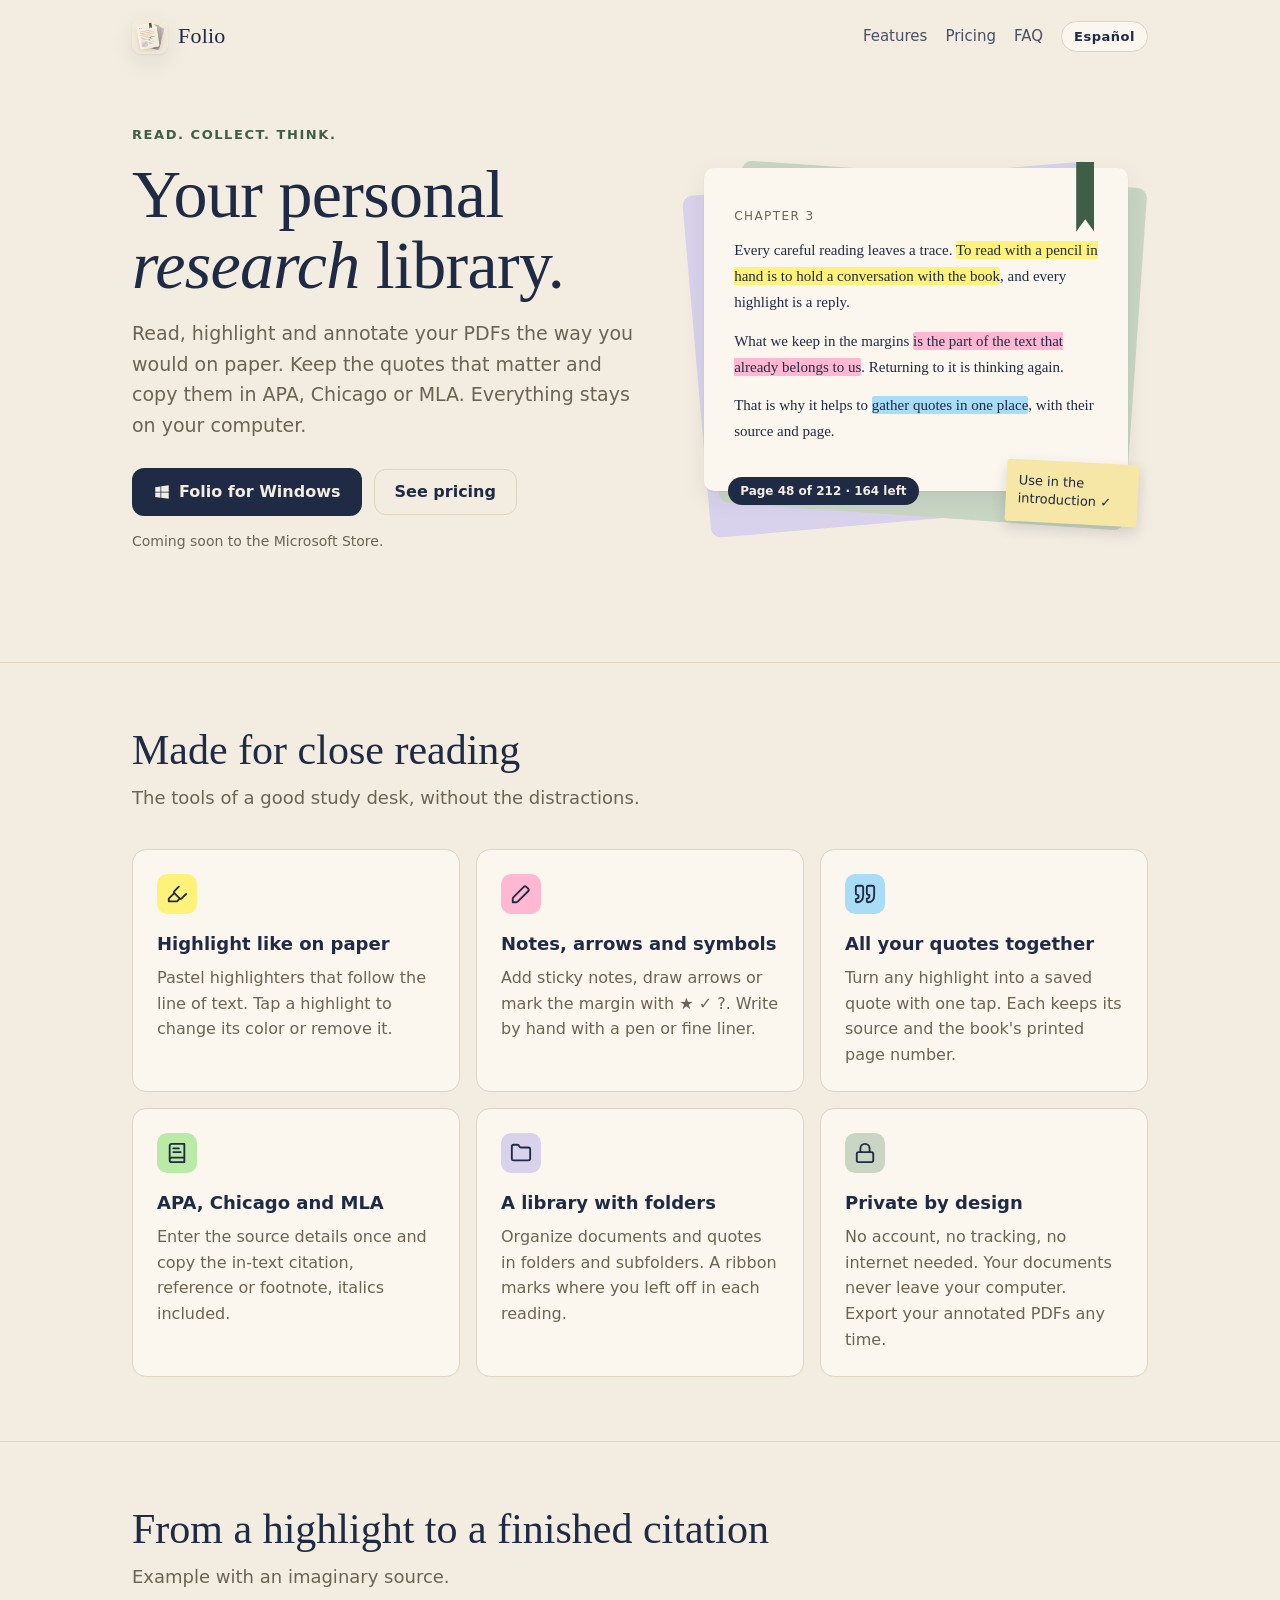
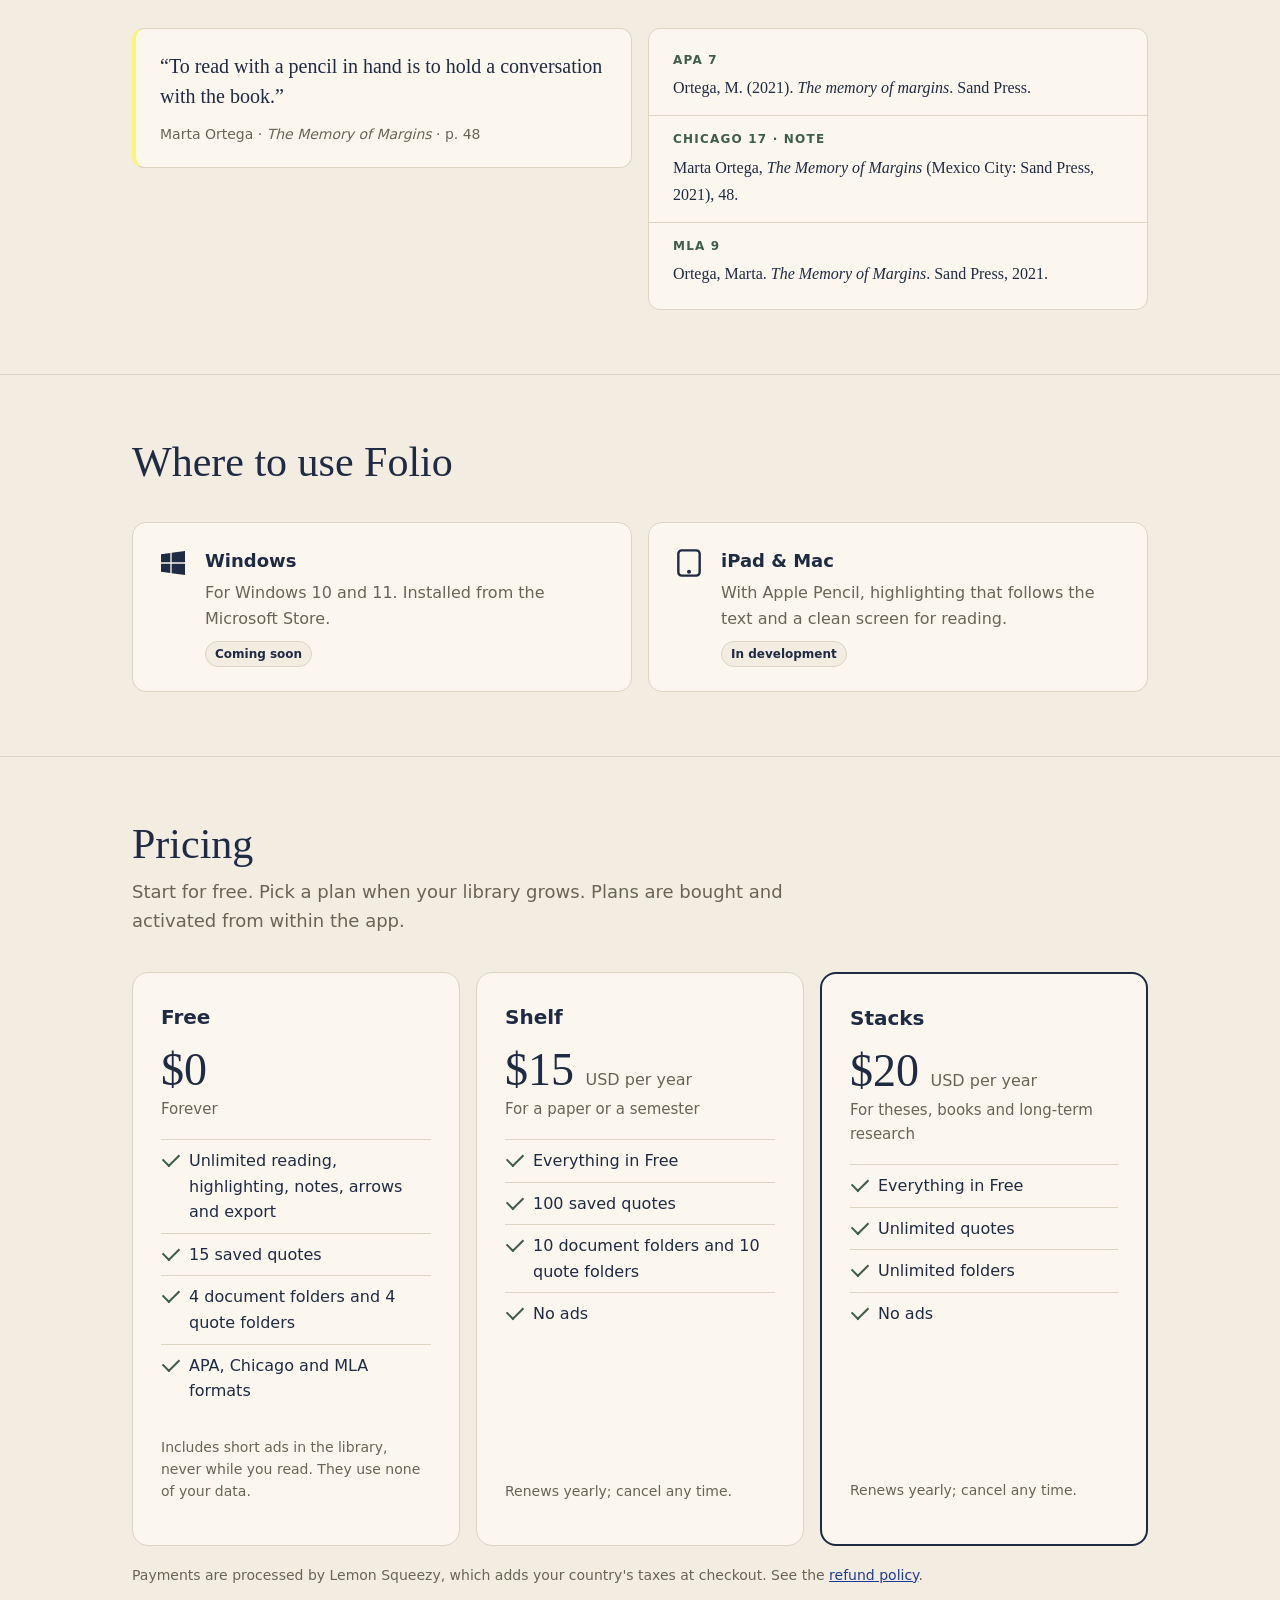
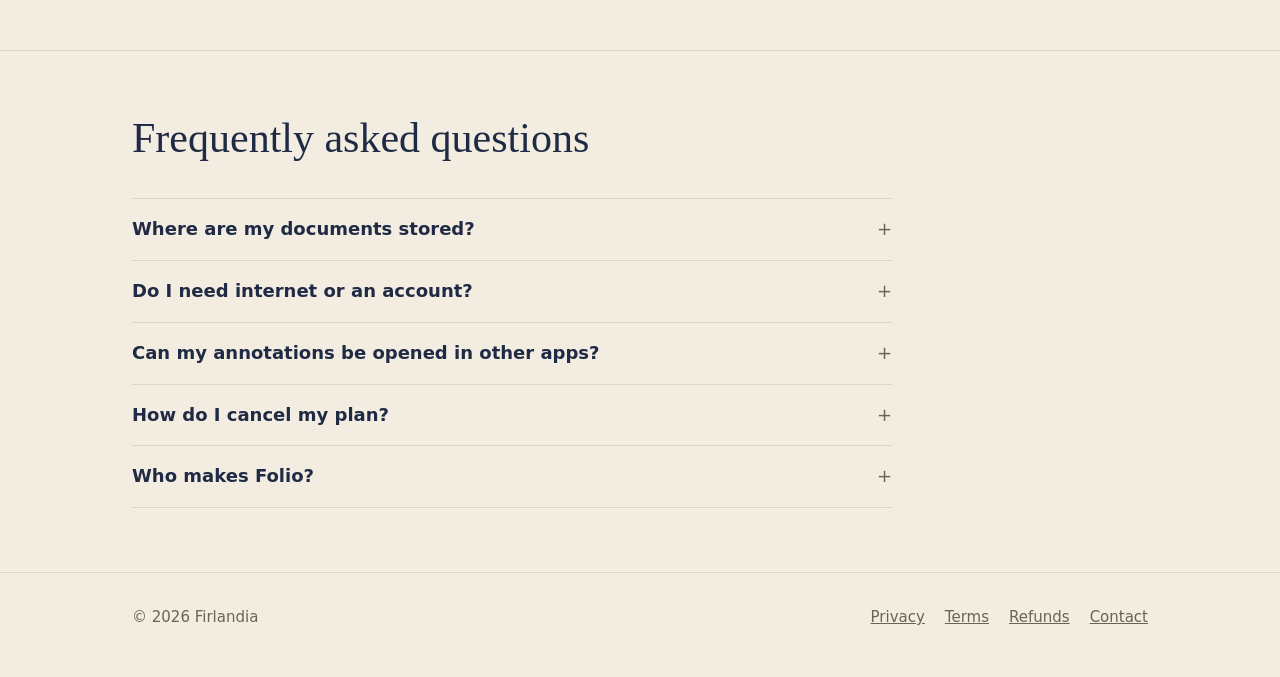
==== index.html @ 698cdf57 "Sitio de Folio: portada, precios, privacidad, términos y reembolsos Co-Authored-By: Claude Opus 5.5 " ====
<!doctype html>
<html lang="es" data-lang="es"
      data-title-es="Folio · Tu biblioteca personal de investigación"
      data-title-en="Folio · Your personal research library">
<head>
  <meta charset="utf-8">
  <meta name="viewport" content="width=device-width, initial-scale=1">
  <title>Folio · Tu biblioteca personal de investigación</title>
  <meta name="description" content="Folio: lee, subraya y anota tus PDF, guarda citas y cítalas en APA, Chicago o MLA. Read. Collect. Think.">
  <meta name="theme-color" content="#F3ECE0" media="(prefers-color-scheme: light)">
  <meta name="theme-color" content="#171A22" media="(prefers-color-scheme: dark)">
  <meta property="og:title" content="Folio · Read. Collect. Think.">
  <meta property="og:description" content="Your personal research library. Tu biblioteca personal de investigación.">
  <meta property="og:image" content="https://firlandia.github.io/folio/assets/icon.png">
  <link rel="icon" type="image/png" href="assets/favicon.png">
  <link rel="apple-touch-icon" href="assets/apple-touch-icon.png">
  <link rel="stylesheet" href="assets/site.css">
  <script src="assets/site.js"></script>
</head>
<body>

<header class="wrap top">
  <a class="brand" href="./"><img src="assets/icon-256.png" alt="" width="36" height="36"><span>Folio</span></a>
  <nav>
    <span class="navlinks">
      <a href="#funciones"><span lang="es">Funciones</span><span lang="en">Features</span></a>
      <a href="#precios"><span lang="es">Precios</span><span lang="en">Pricing</span></a>
      <a href="#preguntas"><span lang="es">Preguntas</span><span lang="en">FAQ</span></a>
    </span>
    <button class="langbtn" type="button" data-switch-lang>
      <span lang="es" aria-label="Switch to English">English</span>
      <span lang="en" aria-label="Cambiar a español">Español</span>
    </button>
  </nav>
</header>

<main>
  <div class="wrap hero">
    <div>
      <p class="eyebrow">Read. Collect. Think.</p>
      <h1>
        <span lang="es">Tu biblioteca personal de <em>investigación</em>.</span>
        <span lang="en">Your personal <em>research</em> library.</span>
      </h1>
      <p class="lede">
        <span lang="es">Lee, subraya y anota tus PDF como en papel. Guarda las citas que importan y cópialas en APA, Chicago o MLA. Todo se queda en tu computadora.</span>
        <span lang="en">Read, highlight and annotate your PDFs the way you would on paper. Keep the quotes that matter and copy them in APA, Chicago or MLA. Everything stays on your computer.</span>
      </p>
      <div class="ctas">
        <a class="btn btn-primary" href="#plataformas">
          <svg width="18" height="18" viewBox="0 0 24 24" aria-hidden="true"><path fill="currentColor" d="M3 5.5 10 4.5v7H3zM11 4.4 21 3v8.5H11zM3 12.5h7v7L3 18.5zM11 12.5h10V21l-10-1.4z"/></svg>
          <span lang="es">Folio para Windows</span><span lang="en">Folio for Windows</span>
        </a>
        <a class="btn btn-ghost" href="#precios"><span lang="es">Ver precios</span><span lang="en">See pricing</span></a>
      </div>
      <p class="soon" style="margin-top:14px">
        <span lang="es">Muy pronto en Microsoft Store.</span>
        <span lang="en">Coming soon to the Microsoft Store.</span>
      </p>
    </div>

    <div class="sheet-stage" aria-hidden="true">
      <div class="sheet-back s1"></div>
      <div class="sheet-back s2"></div>
      <div class="sheet">
        <div class="ribbon"></div>
        <p class="h"><span lang="es">Capítulo 3</span><span lang="en">Chapter 3</span></p>
        <p lang="es">Toda lectura atenta deja huella. <mark class="mk-y">Leer con un lápiz en la mano es conversar con el libro</mark>, y cada subrayado es una respuesta.</p>
        <p lang="en">Every careful reading leaves a trace. <mark class="mk-y">To read with a pencil in hand is to hold a conversation with the book</mark>, and every highlight is a reply.</p>
        <p lang="es">Lo que guardamos en los márgenes <mark class="mk-p">es la parte del texto que ya nos pertenece</mark>. Volver a ella es volver a pensar.</p>
        <p lang="en">What we keep in the margins <mark class="mk-p">is the part of the text that already belongs to us</mark>. Returning to it is thinking again.</p>
        <p lang="es">Por eso conviene <mark class="mk-b">reunir las citas en un solo lugar</mark>, con su fuente y su página.</p>
        <p lang="en">That is why it helps to <mark class="mk-b">gather quotes in one place</mark>, with their source and page.</p>
        <div class="sticky"><span lang="es">Usar en la introducción ✓</span><span lang="en">Use in the introduction ✓</span></div>
        <div class="pagepill"><span lang="es">Página 48 de 212 · Faltan 164</span><span lang="en">Page 48 of 212 · 164 left</span></div>
      </div>
    </div>
  </div>

  <section id="funciones">
    <div class="wrap">
      <div class="sec-head">
        <h2><span lang="es">Hecha para leer con atención</span><span lang="en">Made for close reading</span></h2>
        <p><span lang="es">Las herramientas de un buen escritorio de estudio, sin distracciones.</span><span lang="en">The tools of a good study desk, without the distractions.</span></p>
      </div>
      <div class="features">
        <div class="feature">
          <div class="ic ic-y"><svg viewBox="0 0 24 24" fill="none" stroke="currentColor" stroke-width="2" stroke-linecap="round" stroke-linejoin="round"><path d="m9 11-6 6v3h9l3-3"/><path d="m22 12-4.6 4.6a2 2 0 0 1-2.8 0l-5.2-5.2a2 2 0 0 1 0-2.8L14 4"/></svg></div>
          <h3><span lang="es">Resalta como en papel</span><span lang="en">Highlight like on paper</span></h3>
          <p><span lang="es">Marcatextos en colores pastel que siguen el renglón. Toca un resaltado para cambiarle el color o quitarlo.</span><span lang="en">Pastel highlighters that follow the line of text. Tap a highlight to change its color or remove it.</span></p>
        </div>
        <div class="feature">
          <div class="ic ic-p"><svg viewBox="0 0 24 24" fill="none" stroke="currentColor" stroke-width="2" stroke-linecap="round" stroke-linejoin="round"><path d="M3 21v-4a2 2 0 0 1 .6-1.4L15 4.2a2 2 0 0 1 2.8 0l2 2a2 2 0 0 1 0 2.8L8.4 20.4A2 2 0 0 1 7 21z"/></svg></div>
          <h3><span lang="es">Notas, flechas y símbolos</span><span lang="en">Notes, arrows and symbols</span></h3>
          <p><span lang="es">Pega notas adhesivas, dibuja flechas o marca con ★ ✓ ? en el margen. Escribe a mano con pluma y plumín fino.</span><span lang="en">Add sticky notes, draw arrows or mark the margin with ★ ✓ ?. Write by hand with a pen or fine liner.</span></p>
        </div>
        <div class="feature">
          <div class="ic ic-b"><svg viewBox="0 0 24 24" fill="none" stroke="currentColor" stroke-width="2" stroke-linecap="round" stroke-linejoin="round"><path d="M3 21c3 0 7-1 7-8V5c0-1.25-.756-2.017-2-2H4c-1.25 0-2 .75-2 1.972V11c0 1.25.75 2 2 2 1 0 1 0 1 1v1c0 1-1 2-2 2s-1 .008-1 1.031V20c0 1 0 1 1 1z"/><path d="M15 21c3 0 7-1 7-8V5c0-1.25-.757-2.017-2-2h-4c-1.25 0-2 .75-2 1.972V11c0 1.25.75 2 2 2h.75c0 2.25.25 4-2.75 4v3c0 1 0 1 1 1z"/></svg></div>
          <h3><span lang="es">Tus citas, juntas</span><span lang="en">All your quotes together</span></h3>
          <p><span lang="es">Convierte cualquier resaltado en cita con un toque. Quedan guardadas con su fuente y la página impresa del libro.</span><span lang="en">Turn any highlight into a saved quote with one tap. Each keeps its source and the book's printed page number.</span></p>
        </div>
        <div class="feature">
          <div class="ic ic-g"><svg viewBox="0 0 24 24" fill="none" stroke="currentColor" stroke-width="2" stroke-linecap="round" stroke-linejoin="round"><path d="M4 19.5v-15A2.5 2.5 0 0 1 6.5 2H20v20H6.5a2.5 2.5 0 0 1 0-5H20"/><path d="M8 7h6M8 11h8"/></svg></div>
          <h3><span lang="es">APA, Chicago y MLA</span><span lang="en">APA, Chicago and MLA</span></h3>
          <p><span lang="es">Captura los datos de la fuente una vez y copia la cita en el texto, la referencia o la nota al pie, con cursivas incluidas.</span><span lang="en">Enter the source details once and copy the in-text citation, reference or footnote, italics included.</span></p>
        </div>
        <div class="feature">
          <div class="ic ic-l"><svg viewBox="0 0 24 24" fill="none" stroke="currentColor" stroke-width="2" stroke-linecap="round" stroke-linejoin="round"><path d="M20 20a2 2 0 0 0 2-2V8a2 2 0 0 0-2-2h-7.9a2 2 0 0 1-1.69-.9L9.6 3.9A2 2 0 0 0 7.93 3H4a2 2 0 0 0-2 2v13a2 2 0 0 0 2 2Z"/></svg></div>
          <h3><span lang="es">Biblioteca con carpetas</span><span lang="en">A library with folders</span></h3>
          <p><span lang="es">Organiza documentos y citas en carpetas y subcarpetas. Un listón marca dónde te quedaste en cada lectura.</span><span lang="en">Organize documents and quotes in folders and subfolders. A ribbon marks where you left off in each reading.</span></p>
        </div>
        <div class="feature">
          <div class="ic ic-s"><svg viewBox="0 0 24 24" fill="none" stroke="currentColor" stroke-width="2" stroke-linecap="round" stroke-linejoin="round"><rect width="18" height="11" x="3" y="11" rx="2"/><path d="M7 11V7a5 5 0 0 1 10 0v4"/></svg></div>
          <h3><span lang="es">Privada por diseño</span><span lang="en">Private by design</span></h3>
          <p><span lang="es">Sin cuenta, sin rastreo y sin internet. Tus documentos nunca salen de tu computadora. Exporta tus PDF anotados cuando quieras.</span><span lang="en">No account, no tracking, no internet needed. Your documents never leave your computer. Export your annotated PDFs any time.</span></p>
        </div>
      </div>
    </div>
  </section>

  <section id="citas">
    <div class="wrap">
      <div class="sec-head">
        <h2><span lang="es">De un subrayado a una cita lista</span><span lang="en">From a highlight to a finished citation</span></h2>
        <p><span lang="es">Ejemplo con una fuente imaginaria.</span><span lang="en">Example with an imaginary source.</span></p>
      </div>
      <div class="cite-demo">
        <div class="quote-card">
          <blockquote>
            <span lang="es">«Leer con un lápiz en la mano es conversar con el libro.»</span>
            <span lang="en">“To read with a pencil in hand is to hold a conversation with the book.”</span>
          </blockquote>
          <p class="src">Marta Ortega · <i lang="es">La memoria de los márgenes</i><i lang="en">The Memory of Margins</i> · p. 48</p>
        </div>
        <div class="formats" lang="es">
          <div class="fmt"><b>APA 7</b><span>Ortega, M. (2021). <i>La memoria de los márgenes</i>. Editorial Arena.</span></div>
          <div class="fmt"><b>Chicago 17 · nota</b><span>Marta Ortega, <i>La memoria de los márgenes</i> (Ciudad de México: Editorial Arena, 2021), 48.</span></div>
          <div class="fmt"><b>MLA 9</b><span>Ortega, Marta. <i>La memoria de los márgenes</i>. Editorial Arena, 2021.</span></div>
        </div>
        <div class="formats" lang="en">
          <div class="fmt"><b>APA 7</b><span>Ortega, M. (2021). <i>The memory of margins</i>. Sand Press.</span></div>
          <div class="fmt"><b>Chicago 17 · note</b><span>Marta Ortega, <i>The Memory of Margins</i> (Mexico City: Sand Press, 2021), 48.</span></div>
          <div class="fmt"><b>MLA 9</b><span>Ortega, Marta. <i>The Memory of Margins</i>. Sand Press, 2021.</span></div>
        </div>
      </div>
    </div>
  </section>

  <section id="plataformas">
    <div class="wrap">
      <div class="sec-head">
        <h2><span lang="es">Dónde usar Folio</span><span lang="en">Where to use Folio</span></h2>
      </div>
      <div class="platforms">
        <div class="platform">
          <svg viewBox="0 0 24 24" aria-hidden="true"><path fill="currentColor" d="M3 5.5 10 4.5v7H3zM11 4.4 21 3v8.5H11zM3 12.5h7v7L3 18.5zM11 12.5h10V21l-10-1.4z"/></svg>
          <div>
            <h3>Windows</h3>
            <p><span lang="es">Para Windows 10 y 11. Se instala desde la Microsoft Store.</span><span lang="en">For Windows 10 and 11. Installed from the Microsoft Store.</span></p>
            <span class="tag"><span lang="es">Muy pronto</span><span lang="en">Coming soon</span></span>
          </div>
        </div>
        <div class="platform">
          <svg viewBox="0 0 24 24" fill="none" stroke="currentColor" stroke-width="1.8" aria-hidden="true"><rect x="4" y="2.5" width="16" height="19" rx="2.5"/><circle cx="12" cy="18.5" r=".6" fill="currentColor"/></svg>
          <div>
            <h3>iPad &amp; Mac</h3>
            <p><span lang="es">Con Apple Pencil, resaltado que sigue el texto y pantalla limpia para leer.</span><span lang="en">With Apple Pencil, highlighting that follows the text and a clean screen for reading.</span></p>
            <span class="tag"><span lang="es">En desarrollo</span><span lang="en">In development</span></span>
          </div>
        </div>
      </div>
    </div>
  </section>

  <section id="precios">
    <div class="wrap">
      <div class="sec-head">
        <h2><span lang="es">Precios</span><span lang="en">Pricing</span></h2>
        <p><span lang="es">Empieza gratis. Elige un plan cuando tu biblioteca crezca. Los planes se compran y se activan desde la app.</span><span lang="en">Start for free. Pick a plan when your library grows. Plans are bought and activated from within the app.</span></p>
      </div>
      <div class="plans">
        <div class="plan">
          <h3><span lang="es">Gratis</span><span lang="en">Free</span></h3>
          <div class="price">$0</div>
          <p class="sub"><span lang="es">Para siempre</span><span lang="en">Forever</span></p>
          <ul>
            <li><span lang="es">Lectura, resaltado, notas, flechas y exportación sin límite</span><span lang="en">Unlimited reading, highlighting, notes, arrows and export</span></li>
            <li><span lang="es">15 citas guardadas</span><span lang="en">15 saved quotes</span></li>
            <li><span lang="es">4 carpetas de documentos y 4 de citas</span><span lang="en">4 document folders and 4 quote folders</span></li>
            <li><span lang="es">Formatos APA, Chicago y MLA</span><span lang="en">APA, Chicago and MLA formats</span></li>
          </ul>
          <p class="fine"><span lang="es">Incluye anuncios breves en la biblioteca, nunca mientras lees. No usan tus datos.</span><span lang="en">Includes short ads in the library, never while you read. They use none of your data.</span></p>
        </div>
        <div class="plan">
          <h3>Shelf</h3>
          <div class="price">$15 <small><span lang="es">USD al año</span><span lang="en">USD per year</span></small></div>
          <p class="sub"><span lang="es">Para un trabajo o un semestre</span><span lang="en">For a paper or a semester</span></p>
          <ul>
            <li><span lang="es">Todo lo del plan gratuito</span><span lang="en">Everything in Free</span></li>
            <li><span lang="es">100 citas guardadas</span><span lang="en">100 saved quotes</span></li>
            <li><span lang="es">10 carpetas de documentos y 10 de citas</span><span lang="en">10 document folders and 10 quote folders</span></li>
            <li><span lang="es">Sin anuncios</span><span lang="en">No ads</span></li>
          </ul>
          <p class="fine"><span lang="es">Se renueva cada año; cancela cuando quieras.</span><span lang="en">Renews yearly; cancel any time.</span></p>
        </div>
        <div class="plan premium">
          <h3>Stacks</h3>
          <div class="price">$20 <small><span lang="es">USD al año</span><span lang="en">USD per year</span></small></div>
          <p class="sub"><span lang="es">Para tesis, libros e investigación larga</span><span lang="en">For theses, books and long-term research</span></p>
          <ul>
            <li><span lang="es">Todo lo del plan gratuito</span><span lang="en">Everything in Free</span></li>
            <li><span lang="es">Citas ilimitadas</span><span lang="en">Unlimited quotes</span></li>
            <li><span lang="es">Carpetas ilimitadas</span><span lang="en">Unlimited folders</span></li>
            <li><span lang="es">Sin anuncios</span><span lang="en">No ads</span></li>
          </ul>
          <p class="fine"><span lang="es">Se renueva cada año; cancela cuando quieras.</span><span lang="en">Renews yearly; cancel any time.</span></p>
        </div>
      </div>
      <p class="price-note">
        <span lang="es">Los pagos los procesa Lemon Squeezy, que agrega los impuestos de tu país al momento de pagar. Consulta la <a href="reembolsos/">política de reembolsos</a>.</span>
        <span lang="en">Payments are processed by Lemon Squeezy, which adds your country's taxes at checkout. See the <a href="reembolsos/">refund policy</a>.</span>
      </p>
    </div>
  </section>

  <section id="preguntas">
    <div class="wrap">
      <div class="sec-head">
        <h2><span lang="es">Preguntas frecuentes</span><span lang="en">Frequently asked questions</span></h2>
      </div>
      <div class="faq">
        <details>
          <summary><span lang="es">¿Dónde se guardan mis documentos?</span><span lang="en">Where are my documents stored?</span></summary>
          <p><span lang="es">Sólo en tu computadora. Folio no tiene servidores que reciban tus PDF, tus anotaciones ni tus citas.</span><span lang="en">Only on your computer. Folio has no servers that receive your PDFs, annotations or quotes.</span></p>
        </details>
        <details>
          <summary><span lang="es">¿Necesito internet o una cuenta?</span><span lang="en">Do I need internet or an account?</span></summary>
          <p><span lang="es">No. Folio funciona sin conexión y sin cuenta. Sólo se conecta si activas Shelf o Stacks, para comprobar tu licencia.</span><span lang="en">No. Folio works offline and without an account. It only connects if you activate Shelf or Stacks, to check your license.</span></p>
        </details>
        <details>
          <summary><span lang="es">¿Mis anotaciones se pueden abrir en otras apps?</span><span lang="en">Can my annotations be opened in other apps?</span></summary>
          <p><span lang="es">Sí. Al exportar, los resaltados y las notas se guardan como anotaciones PDF estándar, que puedes ver en Acrobat, Vista previa o el navegador.</span><span lang="en">Yes. When you export, highlights and notes are saved as standard PDF annotations that you can view in Acrobat, Preview or your browser.</span></p>
        </details>
        <details>
          <summary><span lang="es">¿Cómo cancelo mi plan?</span><span lang="en">How do I cancel my plan?</span></summary>
          <p><span lang="es">Desde el enlace de tu recibo de compra, o escribiéndome. Conservas tu plan hasta el final del año que pagaste.</span><span lang="en">From the link in your purchase receipt, or by writing to me. You keep your plan until the end of the year you paid for.</span></p>
        </details>
        <details>
          <summary><span lang="es">¿Quién hace Folio?</span><span lang="en">Who makes Folio?</span></summary>
          <p><span lang="es">Folio es un proyecto independiente de Firlandia, hecho en México.</span><span lang="en">Folio is an independent project by Firlandia, made in Mexico.</span></p>
        </details>
      </div>
    </div>
  </section>
</main>

<footer>
  <div class="wrap foot">
    <span>© <span data-year>2026</span> Firlandia</span>
    <nav>
      <a href="privacidad/"><span lang="es">Privacidad</span><span lang="en">Privacy</span></a>
      <a href="terminos/"><span lang="es">Términos</span><span lang="en">Terms</span></a>
      <a href="reembolsos/"><span lang="es">Reembolsos</span><span lang="en">Refunds</span></a>
      <a href="mailto:[CORREO DE CONTACTO]"><span lang="es">Contacto</span><span lang="en">Contact</span></a>
    </nav>
  </div>
</footer>
</body>
</html>
---- assets/site.css ----
/* Folio — sitio web. Mismos colores que la app. */
:root {
  --sand: #F3ECE0;
  --paper: #FBF7EE;
  --ink: #1F2A44;
  --muted: #6B6455;
  --line: #DDD4C4;
  --accent: #1F3A93;
  --ribbon: #3E5E48;
  --hl-yellow: #FFF27A;
  --hl-pink: #FFB8D2;
  --hl-blue: #A9DDF5;
  --hl-green: #B9EBA6;
  --note: #F6E7A6;
  --sage: #C9D6C3;
  --lavender: #D9D2EC;
  --shadow: 0 1px 2px rgba(31, 42, 68, .06), 0 8px 24px rgba(31, 42, 68, .08);
  --serif: "Iowan Old Style", "Palatino Linotype", Palatino, Georgia, "Times New Roman", serif;
  --sans: system-ui, -apple-system, "Segoe UI", Roboto, "Helvetica Neue", Arial, sans-serif;
  color-scheme: light;
}
@media (prefers-color-scheme: dark) {
  :root {
    --sand: #171A22;
    --paper: #1F2330;
    --ink: #ECE6DA;
    --muted: #A9A291;
    --line: #343A4A;
    --accent: #9DB2F2;
    --ribbon: #8DB59A;
    --shadow: 0 1px 2px rgba(0, 0, 0, .3), 0 8px 24px rgba(0, 0, 0, .3);
    color-scheme: dark;
  }
}

/* Idioma: sólo se muestra el elegido. */
html[data-lang="es"] [lang="en"]:not(html),
html[data-lang="en"] [lang="es"]:not(html) { display: none !important; }

* { box-sizing: border-box; }
html { -webkit-text-size-adjust: 100%; }
body {
  margin: 0;
  background: var(--sand);
  color: var(--ink);
  font: 17px/1.6 var(--sans);
  overflow-x: hidden;
}
a { color: var(--accent); }
img { max-width: 100%; display: block; }
.wrap { max-width: 1080px; margin: 0 auto; padding: 0 16px; }
@media (min-width: 700px) { .wrap { padding: 0 32px; } }

/* Encabezado */
.top {
  display: flex; align-items: center; justify-content: space-between; gap: 12px;
  padding-top: 18px; padding-bottom: 18px;
}
.brand { display: flex; align-items: center; gap: 10px; text-decoration: none; color: var(--ink); }
.brand img { width: 36px; height: 36px; border-radius: 9px; box-shadow: var(--shadow); }
.brand span { font-family: var(--serif); font-size: 22px; letter-spacing: .01em; }
.top nav { display: flex; align-items: center; gap: 18px; font-size: 15px; }
.top nav a { color: var(--ink); text-decoration: none; opacity: .8; }
.top nav a:hover { opacity: 1; text-decoration: underline; }
.navlinks { display: none; gap: 18px; }
@media (min-width: 700px) { .navlinks { display: flex; } }
.langbtn {
  font: 600 13px/1 var(--sans); letter-spacing: .04em;
  border: 1px solid var(--line); background: var(--paper); color: var(--ink);
  border-radius: 999px; padding: 8px 12px; cursor: pointer;
}
.langbtn:hover { border-color: var(--ink); }

/* Portada */
.hero { display: grid; gap: 40px; align-items: center; padding-top: 32px; padding-bottom: 72px; }
@media (min-width: 900px) { .hero { grid-template-columns: 1.05fr .95fr; padding-top: 56px; padding-bottom: 96px; } }
.eyebrow { font: 600 13px/1 var(--sans); letter-spacing: .12em; text-transform: uppercase; color: var(--ribbon); margin: 0 0 18px; }
.hero h1 { font-family: var(--serif); font-weight: 400; font-size: clamp(40px, 7vw, 68px); line-height: 1.04; margin: 0 0 18px; letter-spacing: -.01em; }
.hero h1 em { font-style: italic; }
.lede { font-size: 19px; color: var(--muted); max-width: 34em; margin: 0 0 28px; }
.ctas { display: flex; flex-wrap: wrap; gap: 12px; align-items: center; }
.btn {
  display: inline-flex; align-items: center; gap: 8px;
  font: 600 16px/1 var(--sans); text-decoration: none;
  padding: 14px 20px; border-radius: 12px; border: 1px solid transparent;
}
.btn-primary { background: var(--ink); color: var(--sand); }
.btn-primary:hover { opacity: .9; }
.btn-ghost { border-color: var(--line); color: var(--ink); background: transparent; }
.btn-ghost:hover { border-color: var(--ink); }
.btn[aria-disabled="true"] { cursor: default; }
.soon { font-size: 14px; color: var(--muted); }

/* Ilustración: hoja con resaltados, listón y nota */
.sheet-stage { position: relative; max-width: 440px; margin: 0 auto; width: 100%; padding: 12px 8px 48px; }
.sheet-back { position: absolute; inset: 22px 30px 18px 0; border-radius: 10px; transform: rotate(-5deg); }
.sheet-back.s1 { background: var(--lavender); }
.sheet-back.s2 { background: var(--sage); transform: rotate(4deg); inset: 18px 0 22px 34px; }
.sheet {
  position: relative; background: #FBF7EE; color: #1F2A44;
  border-radius: 10px; box-shadow: var(--shadow);
  padding: 38px 30px 34px; font-family: var(--serif); font-size: 15px; line-height: 1.75;
}
.sheet .h { font-size: 12px; letter-spacing: .12em; text-transform: uppercase; color: #6B6455; font-family: var(--sans); margin: 0 0 10px; }
.sheet p { margin: 0 0 12px; }
.sheet mark { color: inherit; padding: 1px 0; border-radius: 2px; }
.mk-y { background: var(--hl-yellow); }
.mk-p { background: var(--hl-pink); }
.mk-b { background: var(--hl-blue); }
.ribbon {
  position: absolute; top: -6px; right: 34px; width: 18px; height: 70px; background: #3E5E48;
  clip-path: polygon(0 0, 100% 0, 100% 100%, 50% 82%, 0 100%);
}
.sticky {
  position: absolute; right: -10px; bottom: -34px; width: 132px; padding: 12px 12px 14px;
  background: var(--note); color: #1F2A44; font: 13px/1.4 var(--sans);
  transform: rotate(3deg); box-shadow: 0 6px 14px rgba(31,42,68,.16); border-radius: 3px;
}
.margin-arrow { position: absolute; left: -2px; top: 150px; width: 34px; color: #B0305A; }
.pagepill {
  position: absolute; left: 24px; bottom: -14px;
  background: #1F2A44; color: #F3ECE0; font: 600 12px/1 var(--sans);
  padding: 8px 12px; border-radius: 999px; white-space: nowrap;
}
@media (max-width: 420px) { .sticky { right: 0; width: 112px; } }

/* Secciones */
section { padding: 64px 0; border-top: 1px solid var(--line); }
.sec-head { max-width: 40em; margin: 0 0 36px; }
.sec-head h2 { font-family: var(--serif); font-weight: 400; font-size: clamp(30px, 4.5vw, 42px); line-height: 1.12; margin: 0 0 10px; }
.sec-head p { color: var(--muted); margin: 0; font-size: 18px; }

.features { display: grid; gap: 16px; grid-template-columns: 1fr; }
@media (min-width: 640px) { .features { grid-template-columns: 1fr 1fr; } }
@media (min-width: 960px) { .features { grid-template-columns: 1fr 1fr 1fr; } }
.feature { background: var(--paper); border: 1px solid var(--line); border-radius: 14px; padding: 24px; }
.feature .ic { width: 40px; height: 40px; border-radius: 10px; display: grid; place-items: center; margin: 0 0 16px; }
.feature .ic svg { width: 22px; height: 22px; }
.feature h3 { font-size: 18px; margin: 0 0 6px; }
.feature p { margin: 0; color: var(--muted); font-size: 16px; }
.ic-y { background: var(--hl-yellow); color: #1F2A44; }
.ic-p { background: var(--hl-pink); color: #1F2A44; }
.ic-b { background: var(--hl-blue); color: #1F2A44; }
.ic-g { background: var(--hl-green); color: #1F2A44; }
.ic-l { background: var(--lavender); color: #1F2A44; }
.ic-s { background: var(--sage); color: #1F2A44; }

/* Cita de ejemplo */
.cite-demo { display: grid; gap: 16px; }
@media (min-width: 860px) { .cite-demo { grid-template-columns: 1fr 1fr; align-items: start; } }
.quote-card { background: var(--paper); border: 1px solid var(--line); border-left: 4px solid var(--hl-yellow); border-radius: 12px; padding: 22px 24px; }
.quote-card blockquote { margin: 0 0 12px; font-family: var(--serif); font-size: 20px; line-height: 1.5; }
.quote-card .src { font-size: 14px; color: var(--muted); margin: 0; }
.formats { background: var(--paper); border: 1px solid var(--line); border-radius: 12px; padding: 8px 0; }
.fmt { padding: 14px 24px; border-bottom: 1px solid var(--line); }
.fmt:last-child { border-bottom: 0; }
.fmt b { display: block; font-size: 12px; letter-spacing: .1em; text-transform: uppercase; color: var(--ribbon); margin: 0 0 4px; }
.fmt span { font-family: var(--serif); font-size: 16px; overflow-wrap: anywhere; }

/* Plataformas */
.platforms { display: grid; gap: 16px; }
@media (min-width: 760px) { .platforms { grid-template-columns: 1fr 1fr; } }
.platform { background: var(--paper); border: 1px solid var(--line); border-radius: 14px; padding: 24px; display: flex; gap: 16px; align-items: flex-start; }
.platform svg { width: 32px; height: 32px; flex: none; color: var(--ink); }
.platform h3 { margin: 0 0 4px; font-size: 18px; }
.platform p { margin: 0; color: var(--muted); font-size: 16px; }
.tag { display: inline-block; font: 600 12px/1 var(--sans); padding: 6px 9px; border-radius: 999px; background: var(--sand); border: 1px solid var(--line); margin: 10px 0 0; color: var(--ink); }

/* Precios */
.plans { display: grid; gap: 16px; }
@media (min-width: 900px) { .plans { grid-template-columns: 1fr 1fr 1fr; } }
.plan { background: var(--paper); border: 1px solid var(--line); border-radius: 16px; padding: 28px; display: flex; flex-direction: column; }
.plan.premium { border: 2px solid var(--ink); }
.plan h3 { margin: 0; font-size: 20px; }
.price { font-family: var(--serif); font-size: 46px; line-height: 1; margin: 14px 0 4px; }
.price small { font-family: var(--sans); font-size: 16px; color: var(--muted); }
.plan .sub { color: var(--muted); margin: 0 0 18px; font-size: 15px; }
.plan ul { list-style: none; padding: 0; margin: 0 0 8px; }
.plan li { padding: 8px 0 8px 28px; position: relative; border-top: 1px solid var(--line); font-size: 16px; }
.plan li::before { content: ""; position: absolute; left: 2px; top: 13px; width: 14px; height: 8px; border-left: 2px solid var(--ribbon); border-bottom: 2px solid var(--ribbon); transform: rotate(-45deg); }
.plan .fine { margin-top: auto; padding-top: 16px; font-size: 14px; color: var(--muted); }
.price-note { font-size: 14px; color: var(--muted); margin: 18px 0 0; }

/* Preguntas */
.faq { max-width: 760px; }
.faq details { border-top: 1px solid var(--line); padding: 16px 0; }
.faq details:last-child { border-bottom: 1px solid var(--line); }
.faq summary { cursor: pointer; font-weight: 600; font-size: 18px; list-style: none; display: flex; justify-content: space-between; gap: 16px; }
.faq summary::-webkit-details-marker { display: none; }
.faq summary::after { content: "+"; font-weight: 400; color: var(--muted); }
.faq details[open] summary::after { content: "–"; }
.faq details p { margin: 10px 0 0; color: var(--muted); }

/* Pie */
footer { border-top: 1px solid var(--line); padding: 32px 0 48px; font-size: 15px; color: var(--muted); }
.foot { display: flex; flex-wrap: wrap; gap: 12px 28px; justify-content: space-between; align-items: center; }
.foot nav { display: flex; flex-wrap: wrap; gap: 8px 20px; }
.foot a { color: var(--muted); }
.foot a:hover { color: var(--ink); }

/* Páginas legales */
.legal { max-width: 760px; margin: 0 auto; padding: 16px 0 64px; }
.legal .card { background: var(--paper); border: 1px solid var(--line); border-radius: 14px; padding: 32px clamp(18px, 5vw, 44px); }
.legal h1 { font-family: var(--serif); font-weight: 400; font-size: clamp(30px, 5vw, 38px); line-height: 1.15; margin: 0 0 6px; }
.legal h2 { font-size: 19px; margin: 30px 0 6px; }
.legal .meta { color: var(--muted); font-size: 15px; margin: 0; }
.legal .summary { border-left: 3px solid var(--ribbon); padding: 4px 0 4px 16px; margin: 24px 0 8px; font-family: var(--serif); font-size: 18px; }
.legal p, .legal li { font-family: var(--serif); font-size: 17px; line-height: 1.65; }
.legal ul { padding-left: 20px; }
.legal code { font-size: 14px; background: var(--sand); padding: 1px 5px; border-radius: 4px; overflow-wrap: anywhere; }
.back { display: inline-block; margin: 0 0 16px; font-size: 15px; text-decoration: none; }
.back:hover { text-decoration: underline; }
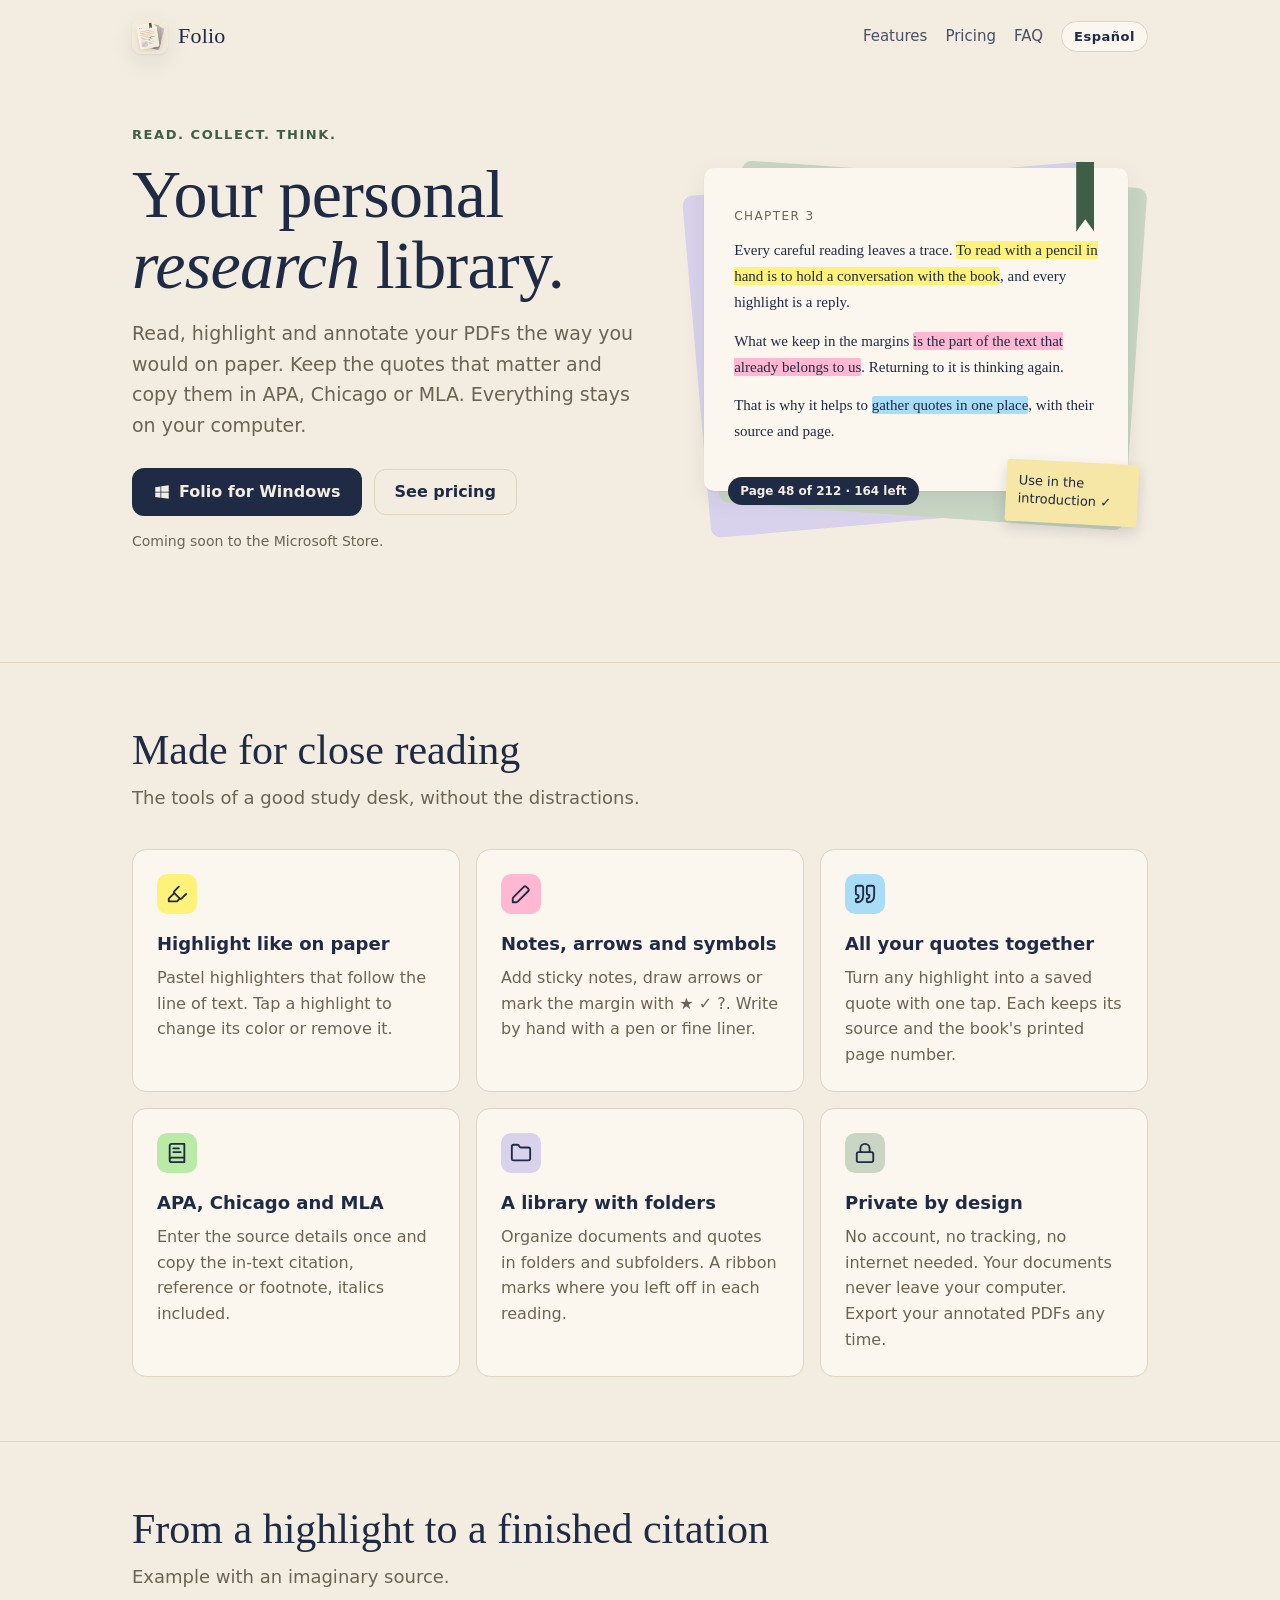
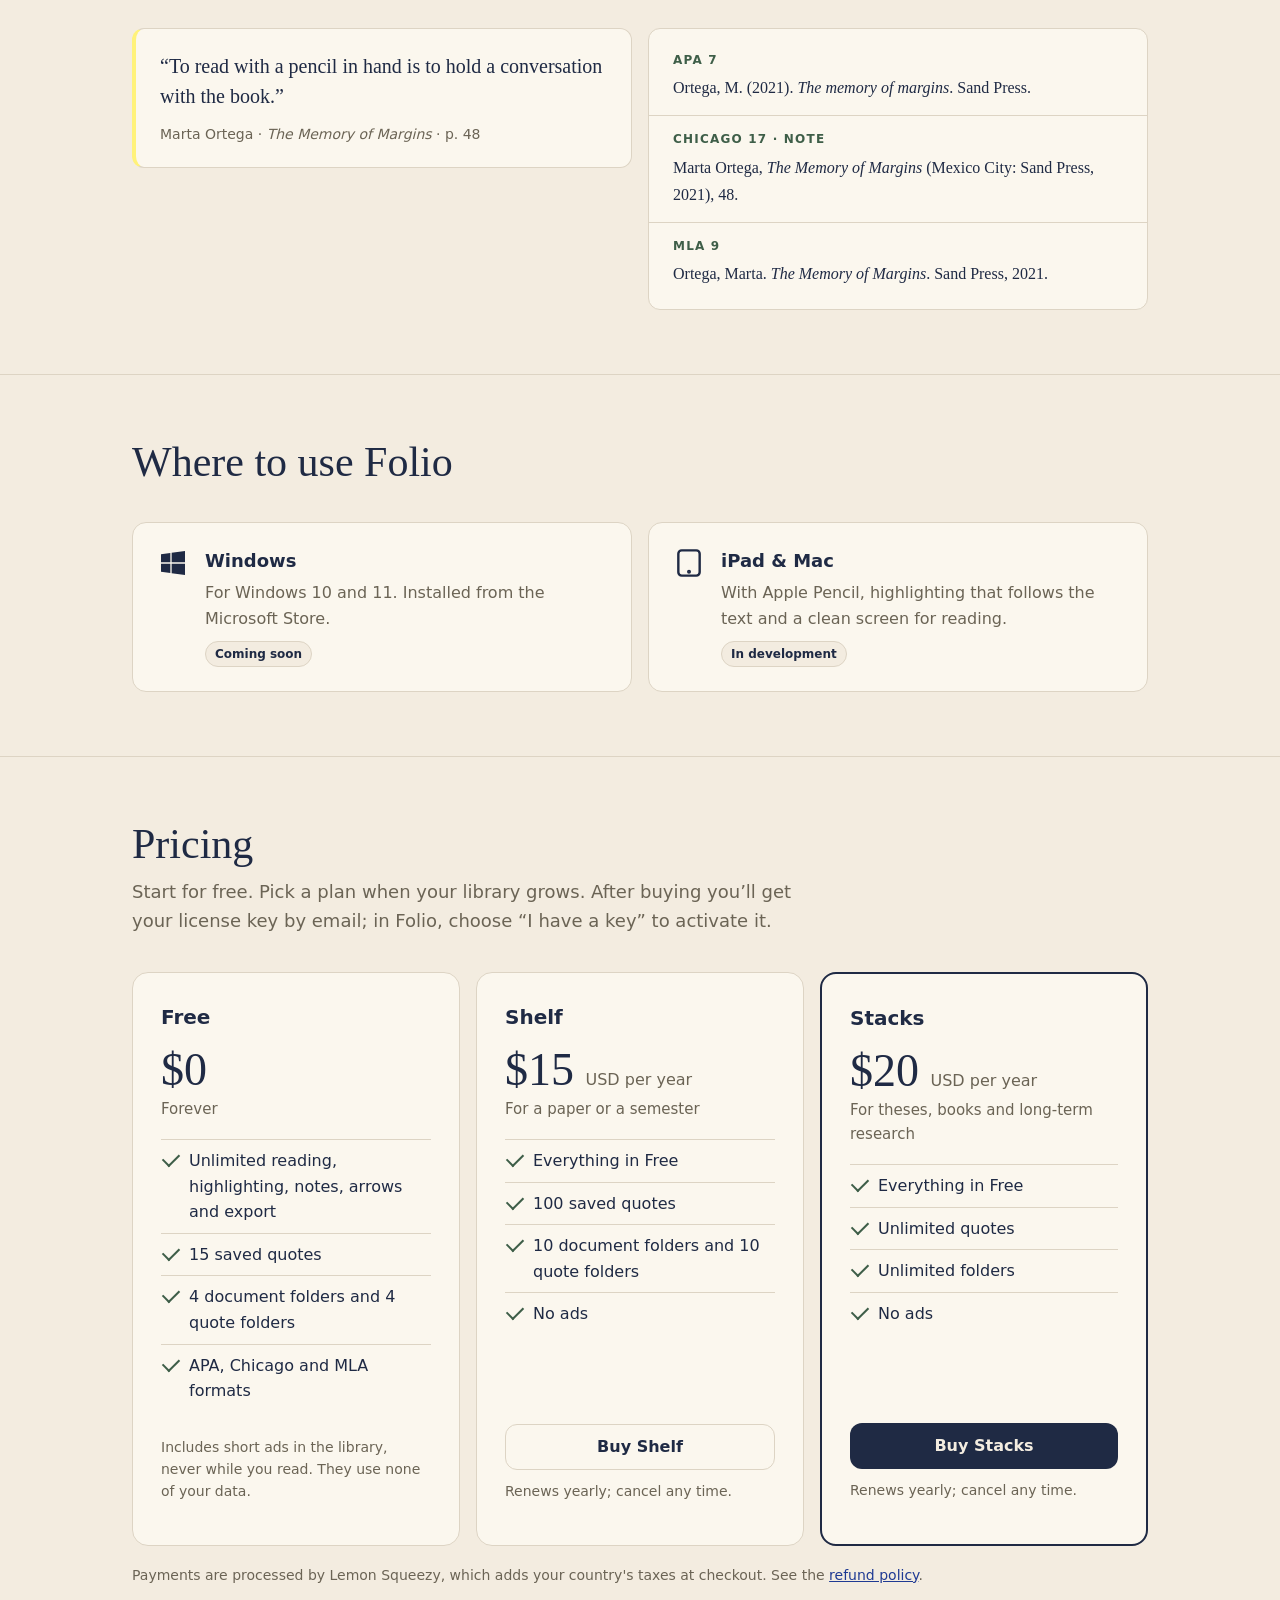
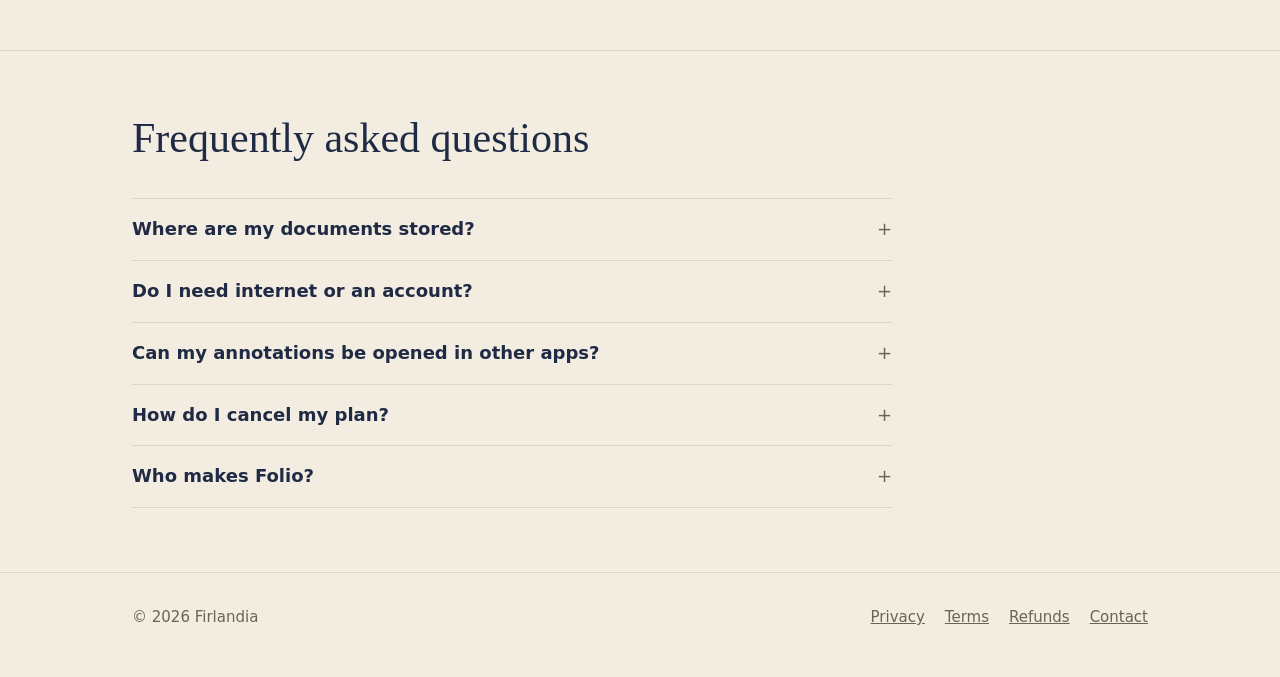
==== commit e2f3d42c: "Agregar botones de compra de Shelf y Stacks (tienda real) Co-Authored-By: Claude Opus 5.5 <noreply@a" ====
--- a/index.html
+++ b/index.html
@@ -176,7 +176,7 @@
     <div class="wrap">
       <div class="sec-head">
         <h2><span lang="es">Precios</span><span lang="en">Pricing</span></h2>
-        <p><span lang="es">Empieza gratis. Elige un plan cuando tu biblioteca crezca. Los planes se compran y se activan desde la app.</span><span lang="en">Start for free. Pick a plan when your library grows. Plans are bought and activated from within the app.</span></p>
+        <p><span lang="es">Empieza gratis. Elige un plan cuando tu biblioteca crezca. Al comprar recibirás tu clave de licencia por correo; en Folio, elige «Ya tengo una clave» para activarla.</span><span lang="en">Start for free. Pick a plan when your library grows. After buying you’ll get your license key by email; in Folio, choose “I have a key” to activate it.</span></p>
       </div>
       <div class="plans">
         <div class="plan">
@@ -201,6 +201,7 @@
             <li><span lang="es">10 carpetas de documentos y 10 de citas</span><span lang="en">10 document folders and 10 quote folders</span></li>
             <li><span lang="es">Sin anuncios</span><span lang="en">No ads</span></li>
           </ul>
+          <a class="btn btn-ghost plan-buy" href="https://firlandia.lemonsqueezy.com/checkout/buy/8dea7e8f-9e76-4dab-9e2f-8b6dd8e65bee?enabled=2306051" target="_blank" rel="noopener"><span lang="es">Comprar Shelf</span><span lang="en">Buy Shelf</span></a>
           <p class="fine"><span lang="es">Se renueva cada año; cancela cuando quieras.</span><span lang="en">Renews yearly; cancel any time.</span></p>
         </div>
         <div class="plan premium">
@@ -213,6 +214,7 @@
             <li><span lang="es">Carpetas ilimitadas</span><span lang="en">Unlimited folders</span></li>
             <li><span lang="es">Sin anuncios</span><span lang="en">No ads</span></li>
           </ul>
+          <a class="btn btn-primary plan-buy" href="https://firlandia.lemonsqueezy.com/checkout/buy/ea5ca9f4-a647-470c-8ca3-ec60b3593596?enabled=2306052" target="_blank" rel="noopener"><span lang="es">Comprar Stacks</span><span lang="en">Buy Stacks</span></a>
           <p class="fine"><span lang="es">Se renueva cada año; cancela cuando quieras.</span><span lang="en">Renews yearly; cancel any time.</span></p>
         </div>
       </div>
@@ -261,7 +263,7 @@
       <a href="privacidad/"><span lang="es">Privacidad</span><span lang="en">Privacy</span></a>
       <a href="terminos/"><span lang="es">Términos</span><span lang="en">Terms</span></a>
       <a href="reembolsos/"><span lang="es">Reembolsos</span><span lang="en">Refunds</span></a>
-      <a href="mailto:[CORREO DE CONTACTO]"><span lang="es">Contacto</span><span lang="en">Contact</span></a>
+      <a href="mailto:hola.firlandia@outlook.com"><span lang="es">Contacto</span><span lang="en">Contact</span></a>
     </nav>
   </div>
 </footer>
--- a/assets/site.css
+++ b/assets/site.css
@@ -210,3 +210,7 @@
 .legal code { font-size: 14px; background: var(--sand); padding: 1px 5px; border-radius: 4px; overflow-wrap: anywhere; }
 .back { display: inline-block; margin: 0 0 16px; font-size: 15px; text-decoration: none; }
 .back:hover { text-decoration: underline; }
+.plan-buy { margin-top: auto; justify-content: center; width: 100%; }
+.plan ul + .plan-buy { margin-top: auto; }
+.plan .plan-buy + .fine { margin-top: 0; padding-top: 10px; }
+.plan ul:has(+ .plan-buy) { margin-bottom: 24px; }
